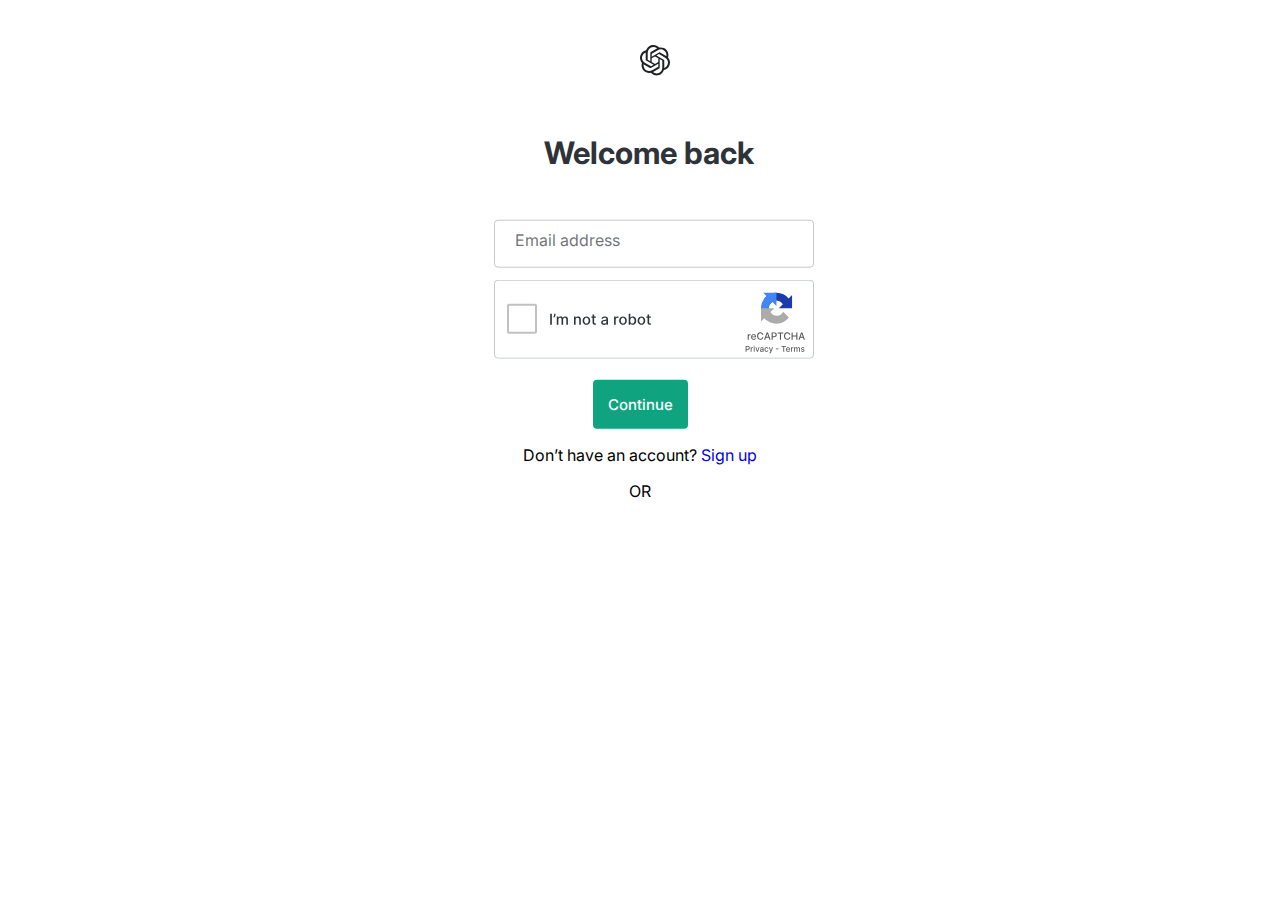
==== login.html @ a3786390 "Inicializando projeto GEPETO." ====
<!DOCTYPE html>
<html lang="pt-br">
<head>
    <meta charset="UTF-8">
    <meta name="viewport" content="width=device-width, initial-scale=1.0">
    <title>ChatGPT - Login</title>
    <link rel="stylesheet" href="login.css">
</head>
<body>
    <main>
    <div class="logo-black">  
    <img src="assets/logo-black.svg"> 
    </div>  
    <div class="login"> 
    <h1>Welcome back</h1>     
    <div class="inputGroup">
        <input type="text" required="" autocomplete="off">
        <label for="name">Email address</label>
        <img src="assets/captcha.svg">
    <button class="btn-login">Continue</button>

<p>Don’t have an account? <a href="#"> Sign up</a></p>
<p>OR</p>
    </div>
</main>
</body>
</html>
---- login.css ----
@import url('https://fonts.googleapis.com/css2?family=Inter:wght@300;500;700&display=swap');

*{
    font-family: 'Inter', sans-serif;
    padding: 0;
    align-items: center;
    text-align: center;
    text-decoration: none;
   
}

.logo-black{
    position: absolute;
    top: 5%;
    left: 50%;
}

.inputGroup img{

    position: relative;
    top: 12px;
    padding-bottom: 29px;
    cursor: pointer;


}

.btn-login{

    background-color: #0FA47F;
    outline: none;
    border: none;
    border-radius: 4px;
    color: #fff;
    font-weight: 500;
    font-size: 15px;
    padding: 15px;

}

.login{

    position: absolute;
    top: 40%;
    left: 50%;
    transform: translate(-50%, -50%);
    text-align: center;
    align-items: center;

}

.login > h1{

    color: #2E3339;
    font-size: 31px;
    position: absolute;    
    top: -29%;
    left: 17%;
    font-weight: 700;

}

.inputGroup {
    margin: 1em 0 1em 0;
    max-width: 292px;
    position: relative;


  }
  
  .inputGroup input {
    font-size: 100%;
    padding: 0.8em;
    outline: none;
    border: 1px solid rgb(200, 200, 200);
    background-color: transparent;
    border-radius: 4px;
    width: 100%;
    text-align: left;
  }
  
  .inputGroup label {
    font-size: 100%;
    position: absolute;
    top: -1%;
    left: 0;
    padding: 0.8em;
    margin-left: 0.5em;
    pointer-events: none;
    transition: all 0.3s ease;
    color: rgba(45, 51, 58, 0.685);
  }
  
  .inputGroup :is(input:focus, input:valid)~label {
    transform: translateY(-50%) scale(.9);
    margin: 0em;
    margin-left: 3px;
    padding: 0.4em;
    background-color: #ffffff;
    color: #0FA47F;
  }
  
  .inputGroup :is(input:focus, input:valid) {
    border-color: #0FA47F;
  }

  hr{

    width: 320px;
  }
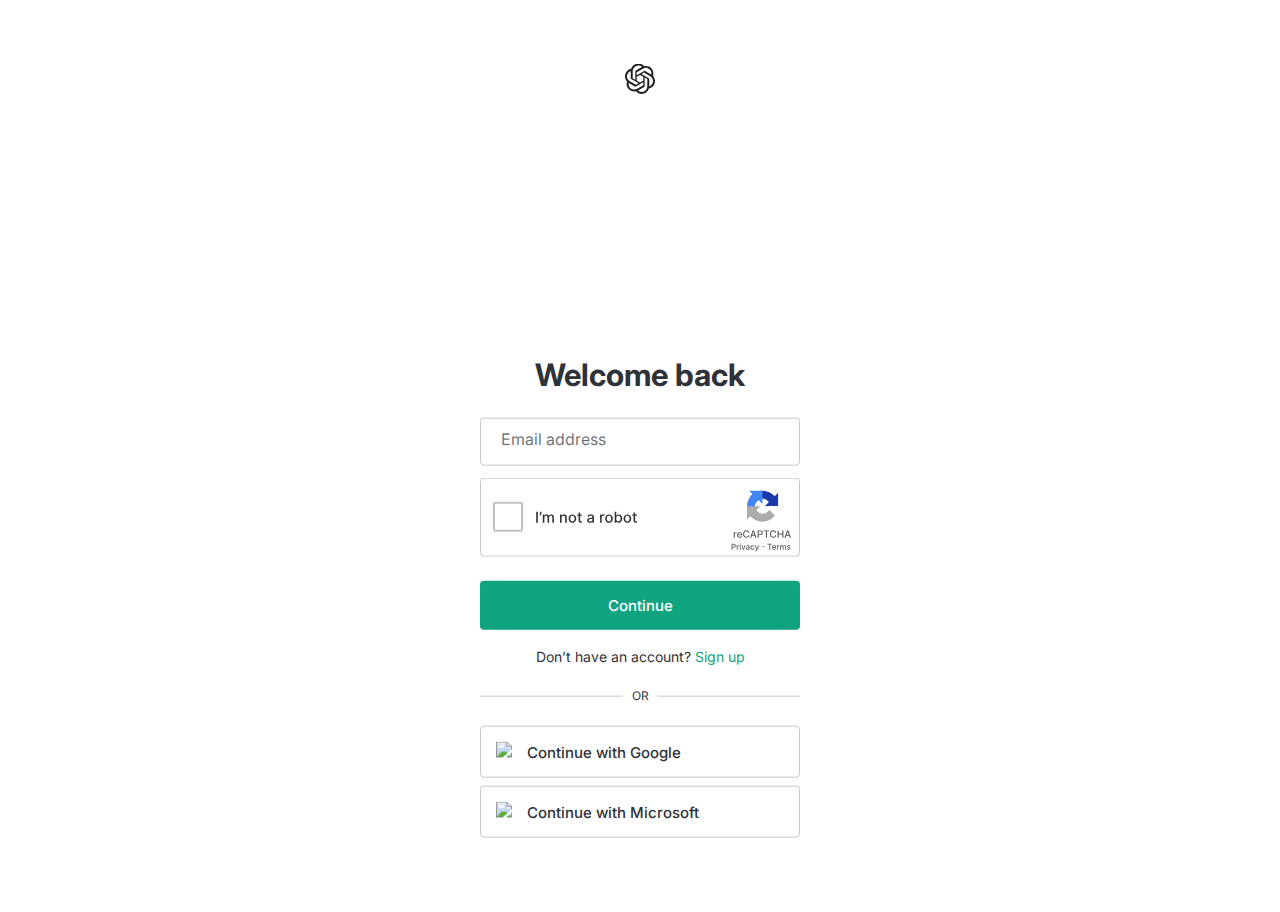
==== commit 3989adc9: "Atualizando projeto GEPETO." ====
--- a/login.html
+++ b/login.html
@@ -1,27 +1,35 @@
-<!DOCTYPE html>
-<html lang="pt-br">
-<head>
-    <meta charset="UTF-8">
-    <meta name="viewport" content="width=device-width, initial-scale=1.0">
-    <title>ChatGPT - Login</title>
-    <link rel="stylesheet" href="login.css">
-</head>
-<body>
-    <main>
-    <div class="logo-black">  
-    <img src="assets/logo-black.svg"> 
-    </div>  
-    <div class="login"> 
-    <h1>Welcome back</h1>     
-    <div class="inputGroup">
-        <input type="text" required="" autocomplete="off">
-        <label for="name">Email address</label>
-        <img src="assets/captcha.svg">
-    <button class="btn-login">Continue</button>
-
-<p>Don’t have an account? <a href="#"> Sign up</a></p>
-<p>OR</p>
-    </div>
-</main>
-</body>
-</html>+<!DOCTYPE html>
+<html lang="pt-br">
+<head>
+    <meta charset="UTF-8">
+    <meta name="viewport" content="width=device-width, initial-scale=1.0">
+    <title>ChatGPT - Login</title>
+    <link rel="stylesheet" href="login.css">
+</head>
+<body>
+    <main>
+        <div class="logo-black">  
+            <img src="assets/logo-black.svg"> 
+        </div>  
+        <div class="login"> 
+            <h1>Welcome back</h1>     
+            <div class="inputGroup">
+                <input type="text" required="" autocomplete="off">
+                <label for="name">Email address</label>
+                <img src="assets/captcha.svg">
+                <button class="btn-login">Continue</button>
+            </div>
+            <p class="no-account">Don’t have an account? <a href="#"> Sign up</a></p>
+            <p class="or">OR</p>
+            <hr class="linha">
+
+            <button class="btn-google"><img src="assets/Google Logo.svg">Continue with Google</button>
+            <button class="btn-google"><img src="assets/Microsoft Logo.svg">Continue with Microsoft</button>
+
+
+
+
+        </div>
+    </main>
+</body>
+</html>
--- a/login.css
+++ b/login.css
@@ -1,110 +1,192 @@
-@import url('https://fonts.googleapis.com/css2?family=Inter:wght@300;500;700&display=swap');
-
-*{
-    font-family: 'Inter', sans-serif;
-    padding: 0;
-    align-items: center;
-    text-align: center;
-    text-decoration: none;
-   
-}
-
-.logo-black{
-    position: absolute;
-    top: 5%;
-    left: 50%;
-}
-
-.inputGroup img{
-
-    position: relative;
-    top: 12px;
-    padding-bottom: 29px;
-    cursor: pointer;
-
-
-}
-
-.btn-login{
-
-    background-color: #0FA47F;
-    outline: none;
-    border: none;
-    border-radius: 4px;
-    color: #fff;
-    font-weight: 500;
-    font-size: 15px;
-    padding: 15px;
-
-}
-
-.login{
-
-    position: absolute;
-    top: 40%;
-    left: 50%;
-    transform: translate(-50%, -50%);
-    text-align: center;
-    align-items: center;
-
-}
-
-.login > h1{
-
-    color: #2E3339;
-    font-size: 31px;
-    position: absolute;    
-    top: -29%;
-    left: 17%;
-    font-weight: 700;
-
-}
-
-.inputGroup {
-    margin: 1em 0 1em 0;
-    max-width: 292px;
-    position: relative;
-
-
-  }
-  
-  .inputGroup input {
-    font-size: 100%;
-    padding: 0.8em;
-    outline: none;
-    border: 1px solid rgb(200, 200, 200);
-    background-color: transparent;
-    border-radius: 4px;
-    width: 100%;
-    text-align: left;
-  }
-  
-  .inputGroup label {
-    font-size: 100%;
-    position: absolute;
-    top: -1%;
-    left: 0;
-    padding: 0.8em;
-    margin-left: 0.5em;
-    pointer-events: none;
-    transition: all 0.3s ease;
-    color: rgba(45, 51, 58, 0.685);
-  }
-  
-  .inputGroup :is(input:focus, input:valid)~label {
-    transform: translateY(-50%) scale(.9);
-    margin: 0em;
-    margin-left: 3px;
-    padding: 0.4em;
-    background-color: #ffffff;
-    color: #0FA47F;
-  }
-  
-  .inputGroup :is(input:focus, input:valid) {
-    border-color: #0FA47F;
-  }
-
-  hr{
-
-    width: 320px;
-  }+@import url('https://fonts.googleapis.com/css2?family=Inter:wght@300;500;700&display=swap');
+
+*{
+    font-family: 'Inter', sans-serif;
+    padding: 0;
+    text-decoration: none;
+   
+}
+
+.logo-black{
+    position: absolute;
+    top: 9%;
+    left: 50%;
+    transform: translate(-50%, -50%);
+
+
+
+
+
+
+}
+
+.inputGroup img{
+
+    position: relative;
+    top: 12px;
+    padding-bottom: 32px;
+    cursor: pointer;
+
+
+}
+
+.btn-login{
+
+    background-color: #0FA47F;
+    outline: none;
+    border: none;
+    border-radius: 4px;
+    color: #fff;
+    font-weight: 500;
+    font-size: 15px;
+    padding: 15px;
+    width: 109.65%;
+    cursor: pointer;
+
+}
+
+.login{
+
+    position: absolute;
+    top: 73%;
+    left: 50%;
+    transform: translate(-50%, -50%);
+    text-align: center;
+    align-items: center;
+
+}
+
+.login > h1{
+
+    color: #2E3339;
+    font-size: 31px;
+    position: absolute;    
+    top: -13%;
+    left: 50%;
+    transform: translate(-50%);
+    font-weight: 700;
+    width: 320px;
+
+}
+
+.inputGroup {
+    margin: 1em 0 1em 0;
+    max-width: 292px;
+    position: relative;
+
+
+  }
+  
+  .inputGroup input {
+    font-size: 100%;
+    padding: 0.8em;
+    outline: none;
+    border: 1px solid rgb(200, 200, 200);
+    background-color: transparent;
+    border-radius: 4px;
+    width: 100%;
+    text-align: left;
+  }
+  
+  .inputGroup label {
+    font-size: 100%;
+    position: absolute;
+    top: -1%;
+    left: 0;
+    padding: 0.8em;
+    margin-left: 0.5em;
+    pointer-events: none;
+    transition: all 0.1s ease;
+    color: rgba(45, 51, 58, 0.685);
+  }
+  
+  .inputGroup :is(input:focus, input:valid)~label {
+    transform: translateY(-50%) scale(.9);
+    margin: 0em;
+    margin-left: 3px;
+    padding: 0.4em;
+    background-color: #ffffff;
+    color: #0FA47F;
+  }
+  
+  .inputGroup :is(input:focus, input:valid) {
+    border-color: #0FA47F;
+  }
+
+  hr{
+    position: absolute;
+    top: 19px;
+
+    width: 320px;
+  }
+
+  .no-account{
+    position: relative;
+
+    top: 2px;
+    color: rgb(46, 51, 57, 100%);
+    font-size: 14px;
+
+  }
+
+  .no-account a{
+
+    color: #0FA47F;
+  }
+
+  .or {
+    position: absolute;
+
+    top: 282px; /* Aumente o valor para abrir espaço para o novo botão */
+    font-size: 12px;
+    color: #2E3339;
+    background-color: #ffffff;
+    z-index: 2;
+    width: 35px;
+    left: 50%;
+    transform: translate(-50%, -50%);
+}
+
+.linha{
+  position: relative;
+
+  background-color: #C3C8CF;
+  border: none;
+  height: 0.08px;
+  margin-bottom: 49px;
+
+}
+
+.btn-google {
+  
+  background-color: transparent;
+  outline: none;
+  border: 1px solid #C3C8CF;
+  border-radius: 4px;
+  color: #2E3339;
+  font-weight: 500;
+  font-size: 15px;
+  padding: 15px;
+  text-align: left; /* Centraliza o texto horizontalmente */
+  width: 100%; /* Largura total disponível */
+  margin-top: 8px; /* Adiciona margem superior para separar os botões verticalmente */
+  cursor: pointer;
+  display: block; /* Transforma o botão em um bloco, tornando-o empilhável verticalmente */
+}
+
+.btn-google img{
+  
+  margin-right: 15px;
+
+}
+
+
+.btn-google:last-child {
+  margin-bottom: 75px; /* Adicione a margem inferior apenas ao último botão com a classe .btn-google */
+}
+
+
+
+
+
+
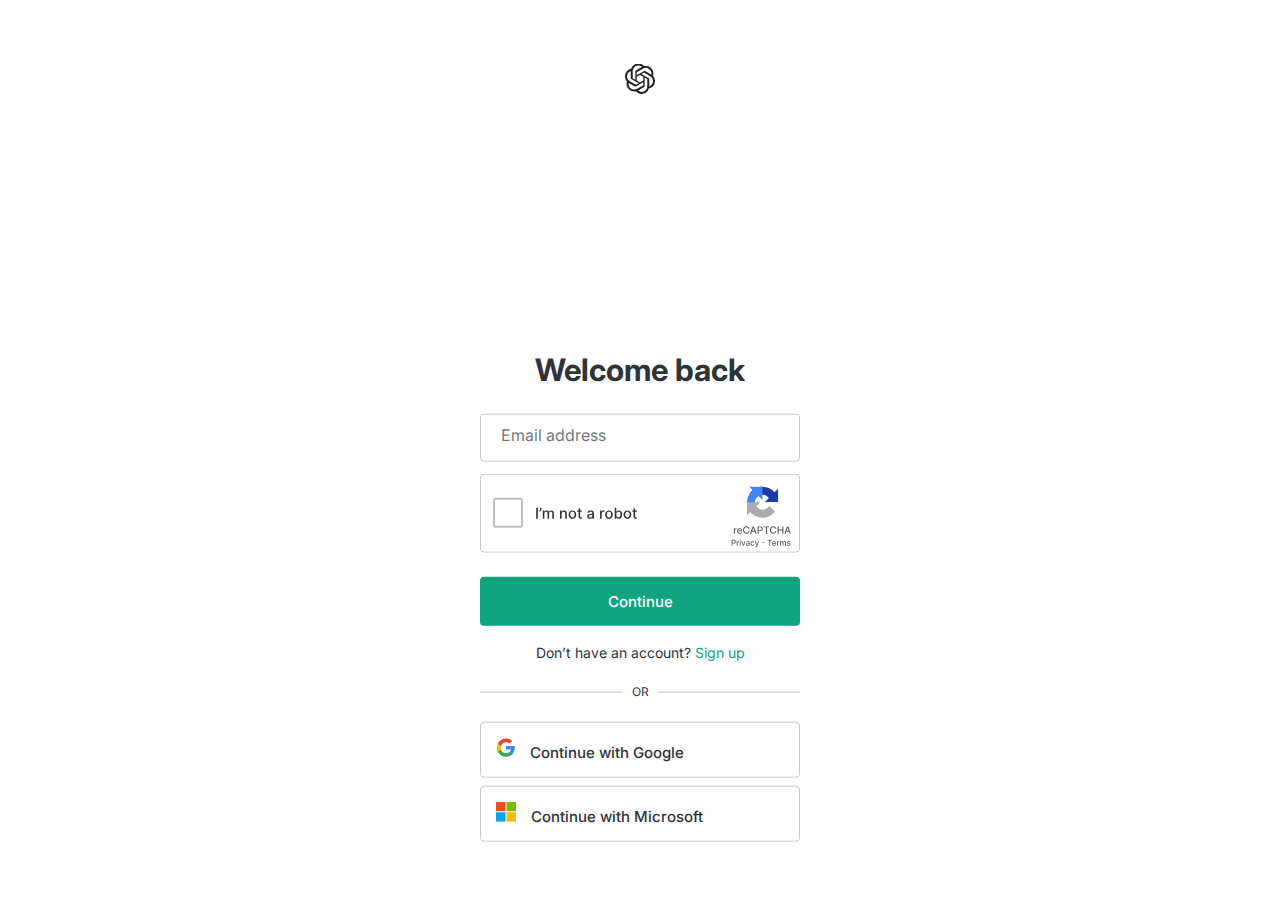
==== commit 703b5620: "Atualizando projeto GEPETO." ====
--- a/login.html
+++ b/login.html
@@ -5,20 +5,24 @@
     <meta name="viewport" content="width=device-width, initial-scale=1.0">
     <title>ChatGPT - Login</title>
     <link rel="stylesheet" href="login.css">
+    <link rel="shortcut icon" href="assets/favicon-32x32.png" type="image/x-icon">
 </head>
 <body>
     <main>
         <div class="logo-black">  
             <img src="assets/logo-black.svg"> 
         </div>  
-        <div class="login"> 
+        <div class="login">
+
             <h1>Welcome back</h1>     
             <div class="inputGroup">
                 <input type="text" required="" autocomplete="off">
                 <label for="name">Email address</label>
                 <img src="assets/captcha.svg">
-                <button class="btn-login">Continue</button>
+                
+                <button class="btn-login"><a href="start-menu.html">Continue</a></button>
             </div>
+
             <p class="no-account">Don’t have an account? <a href="#"> Sign up</a></p>
             <p class="or">OR</p>
             <hr class="linha">
--- a/login.css
+++ b/login.css
@@ -44,6 +44,12 @@
     cursor: pointer;
 
 }
+
+.btn-login a{
+  color: #fff;
+}
+
+
 
 .login{
 
